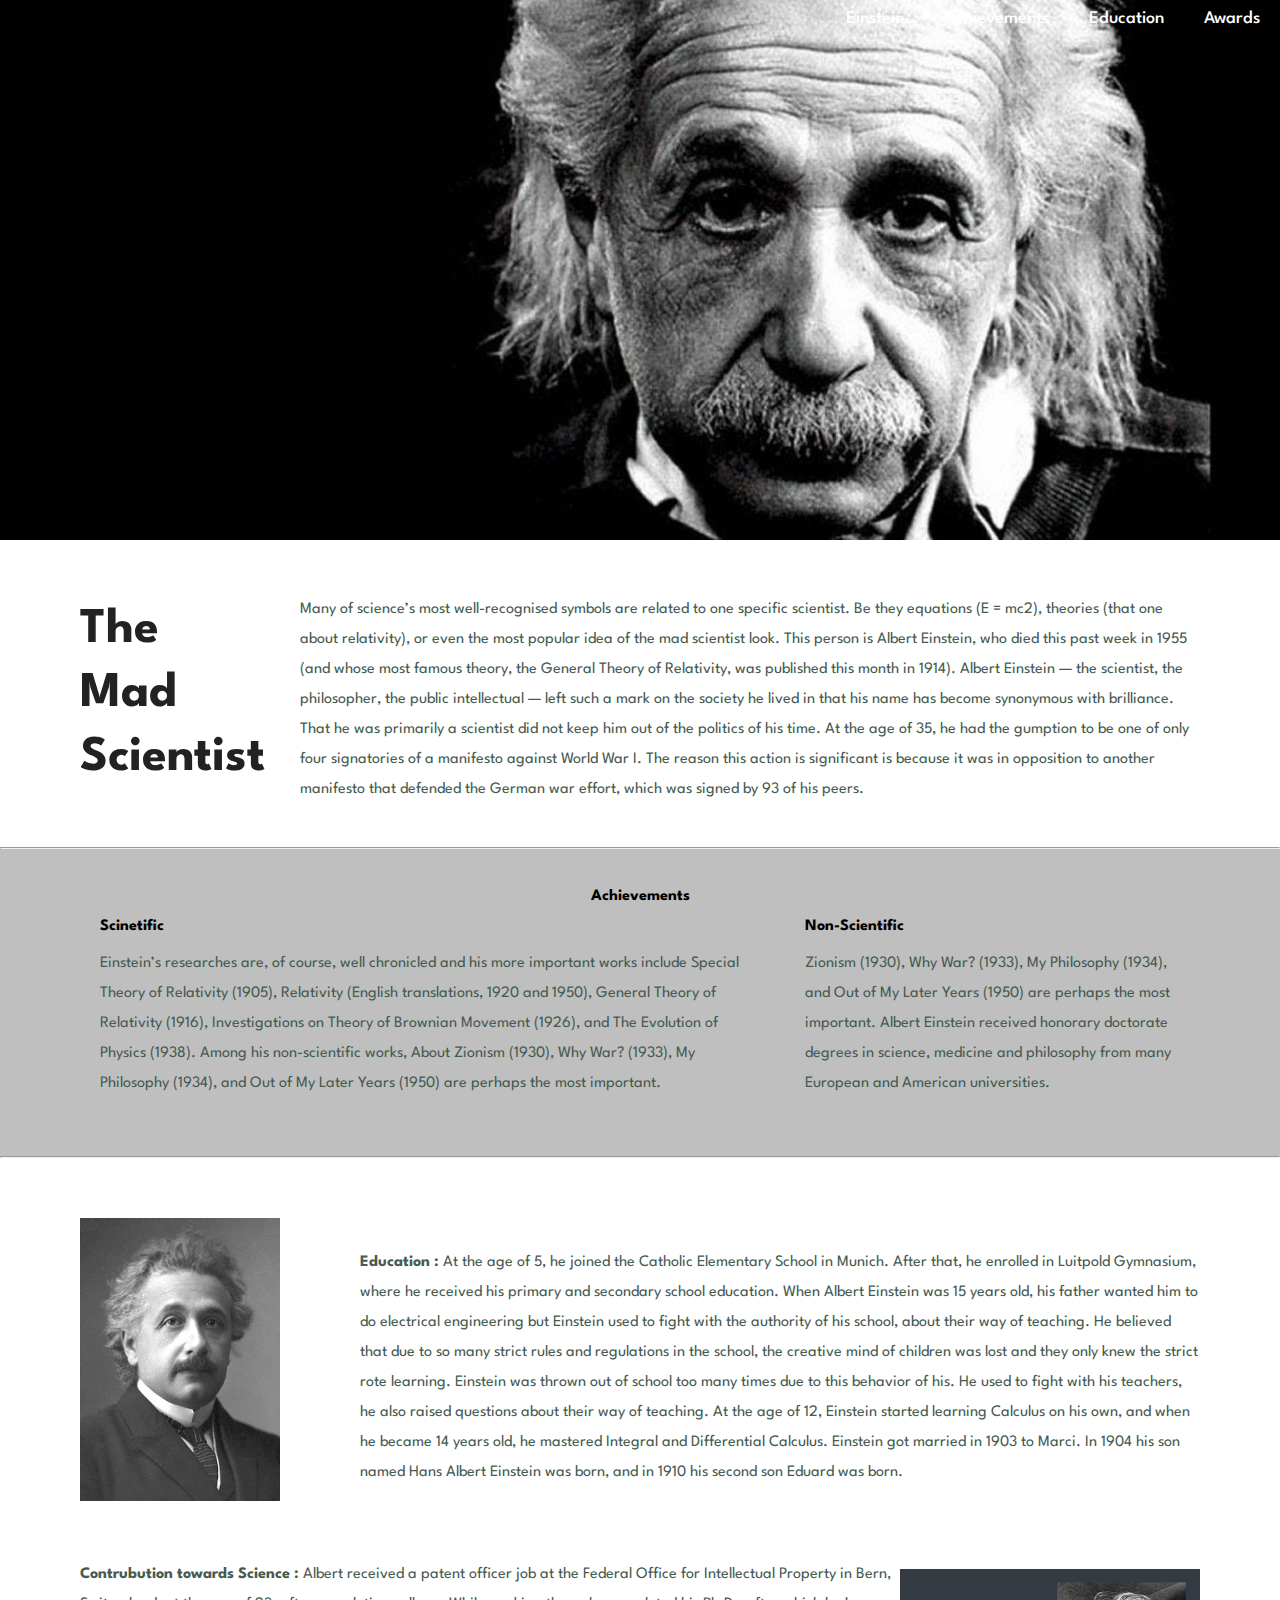
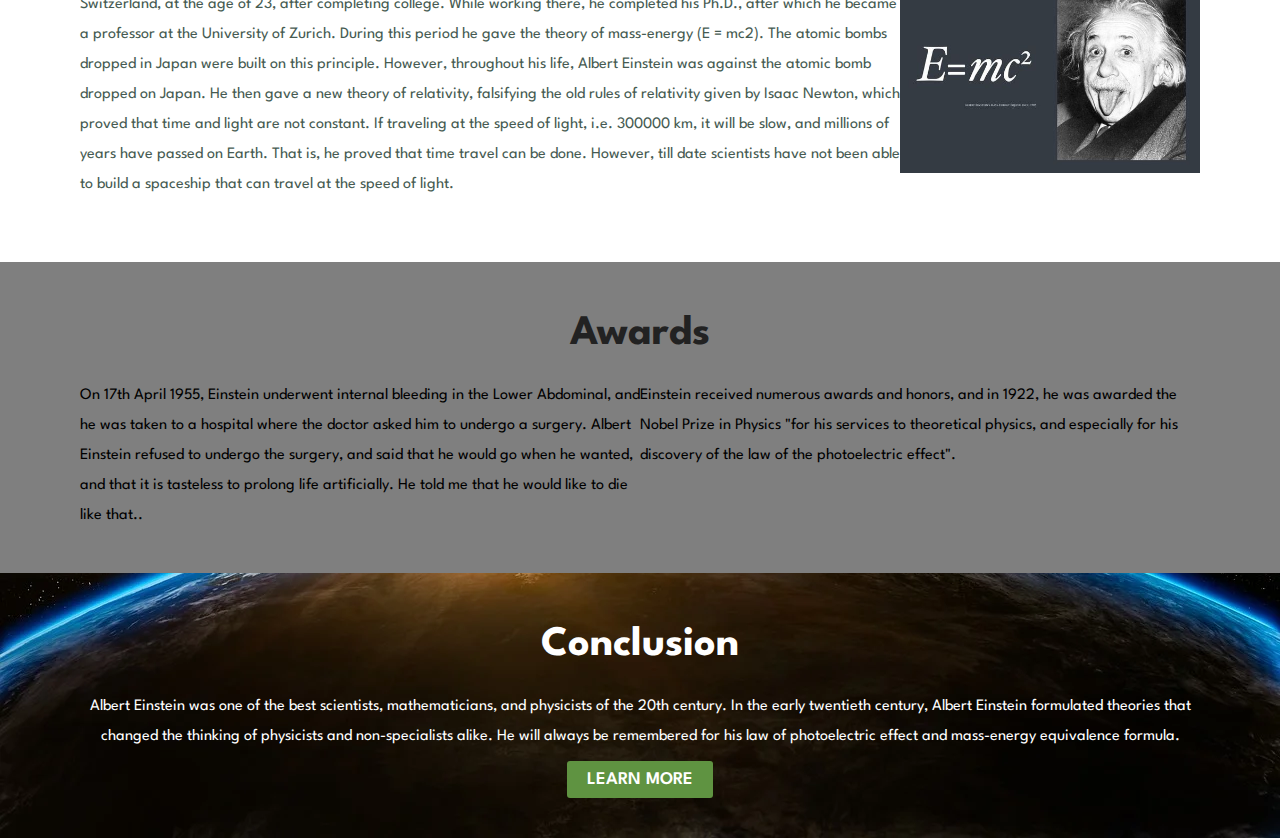
==== OIBSIP/Tribute/index.html @ 994e23e0 "calculator  and tribute page project has been uploaded." ====
<!DOCTYPE html>
<html lang="en">

<head>
    <meta charset="UTF-8">
    <meta name="viewport" content="width=device-width, initial-scale=1.0">
    <title>Albert Einstein</title>
    <link rel="stylesheet" href="style.css">
</head>

<body>
    <div class="container ">
        <div id="hero">
            <nav>
                <ul>
                    <li><a href="#">Einstein</a></li>
                    <li><a href="#sm-section">Achievements</a></li>
                    <li><a href="#second">Education</a></li>
                    <li><a href="#third">Awards</a></li>
                </ul>
             </nav>
            <!-- <h2>Everybody is genius. But if you judge a fish by its ability to climb a tree, it will live its whole life believing that it is stupid.</h2> --> -->
        </div>
        <section id="first" class="section-p1">
            <div class="" id="f1-img">
                <h1> The Mad Scientist</h1>
                <!-- <img src="img/albert-wide.jpg" alt=""> -->
            </div>
            <div id="f1-content">
                <!-- <h3>The Genius</h3> -->
                <p> Many of science’s most well-recognised symbols are related to one specific scientist. Be they equations (E = mc2), theories (that one about relativity), or even the most popular idea of the mad scientist look. This person is Albert Einstein, who died this past week in 1955 (and whose most famous theory, the General Theory of Relativity, was published this month in 1914). Albert Einstein — the scientist, the philosopher, the public intellectual — left such a mark on the society he lived in that his name has become synonymous with brilliance. That he was primarily a scientist did not keep him out of the politics of his time. At the age of 35, he had the gumption to be one of only four signatories of a manifesto against World War I. The reason this action is significant is because it was in opposition to another manifesto that defended the German war effort, which was signed by 93 of his peers.</p>
            </div>
        </section>
        <hr >
        <section id="sm-section" class="section-p1">
            <h4>Achievements</h4>
            <div class="sm-box">
                <div class="sub-box">
                    <h4>Scinetific</h4>
                    <p>Einstein’s researches are, of course, well chronicled and his more important works include Special Theory of Relativity (1905), Relativity (English translations, 1920 and 1950), General Theory of Relativity (1916), Investigations on Theory of Brownian Movement (1926), and The Evolution of Physics (1938). Among his non-scientific works, About Zionism (1930), Why War? (1933), My Philosophy (1934), and Out of My Later Years (1950) are perhaps the most important.</p>
                </div>
                <div class="sub-box">
                    <h4>Non-Scientific</h4>
                    <p> Zionism (1930), Why War? (1933), My Philosophy (1934), and Out of My Later Years (1950) are perhaps the most important. Albert Einstein received honorary doctorate degrees in science, medicine and philosophy from many European and American universities.</p>
                </div>
                <!-- <div class="sub-box">
                    <h5>heading</h5>
                    <p>Lorem ipsum dolor sit amet, consectetur adipisicing elit. Repellendus possimus amet sapiente
                        doloribus dolor earum cum incidunt molestiae eum odio.</p>
                </div> -->
            </div>
        </section>
        <hr>

        <section id="second" class="section-p1">
            <div id="s1">
                <div id="s1-img">
                    <img src="img/profie1.jpg" alt="">
                </div>
                <div id="s1-content">
                    <p><b>Education :</b>
                        At the age of 5, he joined the Catholic Elementary School in Munich. After that, he enrolled in Luitpold Gymnasium, where he received his primary and secondary school education. When Albert Einstein was 15 years old, his father wanted him to do electrical engineering but Einstein used to fight with the authority of his school, about their way of teaching. He believed that due to so many strict rules and regulations in the school, the creative mind of children was lost and they only knew the strict rote learning. Einstein was thrown out of school too many times due to this behavior of his. He used to fight with his teachers, he also raised questions about their way of teaching.
                        
                        At the age of 12, Einstein started learning Calculus on his own, and when he became 14 years old, he mastered Integral and Differential Calculus. Einstein got married in 1903 to Marci. In 1904 his son named Hans Albert Einstein was born, and in 1910 his second son Eduard was born.</p>
                </div>
            </div>
            <div id="s2">
                <div id="s2-content">
                    <p><b>Contrubution towards Science :</b> Albert received a patent officer job at the Federal Office for Intellectual Property in Bern, Switzerland, at the age of 23, after completing college. While working there, he completed his Ph.D., after which he became a professor at the University of Zurich. During this period he gave the theory of mass-energy (E = mc2). The atomic bombs dropped in Japan were built on this principle. However, throughout his life, Albert Einstein was against the atomic bomb dropped on Japan. He then gave a new theory of relativity, falsifying the old rules of relativity given by Isaac Newton, which proved that time and light are not constant. If traveling at the speed of light, i.e. 300000 km, it will be slow, and millions of years have passed on Earth. That is, he proved that time travel can be done. However, till date scientists have not been able to build a spaceship that can travel at the speed of light. </p>
                </div>
                <div id="s2-img">
                    <img src="img/profile2.jpg" alt="">
                </div>
            </div>
        </section>

        <section id="third" class="section-p1">
            <h3>Awards</h3>
            <div class="t-box">

            
            <div id="t-1">


                <p>On 17th April 1955, Einstein underwent internal bleeding in the Lower Abdominal, and he was taken to a hospital where the doctor asked him to undergo a surgery. Albert Einstein refused to undergo the surgery, and said that he would go when he wanted, and that it is tasteless to prolong life artificially. He told me that he would like to die like that..

                    
                    
                    </p>

            </div>
            <div id="t-2">
                <p>Einstein received numerous awards and honors, and in 1922, he was awarded the Nobel Prize in Physics "for his services to theoretical physics, and especially for his discovery of the law of the photoelectric effect".</p>
            </div>
        </div>
        </section>
        <footer>
            <div class="footer-box section-p1">
                <h3>Conclusion</h3>
                <p>Albert Einstein was one of the best scientists, mathematicians, and physicists of the 20th century. In the early twentieth century, Albert Einstein formulated theories that changed the thinking of physicists and non-specialists alike. He will always be remembered for his law of photoelectric effect and mass-energy equivalence formula.</p>
                <button id="l-more" ><a href="lmore.html">LEARN MORE</a></button>
            </div>
        </footer>
    </div>
</body>

</html>
---- OIBSIP/Tribute/style.css ----
@import url("https://fonts.googleapis.com/css2?family=Spartan:wght@100;200;300;400;500;600;700;800;900&display=swap");


*{
    margin: 0;
    padding: 0;
    box-sizing: border-box;
    font-family: "Spartan", sans-serif;

}
html{
    scroll-behavior: smooth;
}
body{
    width: 100%;
    height: 100%;
}

h1{
    font-size: 50px;
    line-height: 64px;
    color: #222;
}
h2{
    font-size: 42px;
    line-height: 54px;
    color: #222;
}
h3{
    font-size: 42px;
    line-height: 64px;
    color: #222;
}
h5 {
    font-weight: 500;
    font-size: 15px;
    font: bold;
    color: #222;
}
p{
    font-size:16px ;
    line-height: 30px;
    color: #465b52;
    margin: 15px 0px 2px 0px ;
}
.section-p1{
    padding: 40px 80px;
}
.section-m1{
    margin: 40px 0px;
}


.container{
    /* background-color: #d37878; */
    display: flex;
    flex-direction: column;
    width: 100%;
    /* height: 100vh; */
}

#hero{
    /* background-color: blue; */
    background-image: url("img/img-final.jpg");
    background-size: cover;
    height: 60vh;
}
#hero h2{
    color: #bfbfbf;

}
#hero ul{
    display: flex;
    justify-content: flex-end;
    color: #fff;
}
#hero ul li {
    list-style: none;
    padding: 10px 20px;
}
#hero ul li a{
    text-decoration: none;
    color: #fff;
    font-size: 18px;
    font-weight: 500;
    /* font-family: Arial, Helvetica, sans-serif; */
}
#first{
    display: flex;
    justify-content: space-between;
    align-items: center;
    /* background-color: green; */
    /* max-width: 90vw; */
    
}
#f1-img h1{
    max-width: 500px;
}
#f1-content {
    padding-left: 35px;
}

#sm-section{
    display: flex;
    flex-direction: column;
    justify-content: center;
    align-items: center;
    background-color: #bfbfbf;
}
#sm-section .sm-box{
    padding: 15px 0px;
    display: flex;
    align-items: center;
    justify-content: center;
}
.sub-box{
    /* text-align: center; */
    padding: 0px 20px;
}
#second{
    display: flex;
    flex-direction: column;
    /* background-color: #454545; */
    /* background-color: orange; */
    width: 100%;
    
}
#second #s1{
    display: flex;
    justify-content: space-between;
    align-items: center;
    /* color: #fff; */
    /* background-color: aqua; */
    padding: 20px 0px;
}
#s1-content {
    width: 75%;
}


#s1-img img{
    max-width: 200px;
}
#second #s2{
    display: flex;
    /* background-color: aqua; */
    justify-content: space-between;
    align-items: center;
    padding: 20px 0px;
}
#s2-content{
    width: 75%;
}
#s2-img img{

    max-width: 300px;
}
#third{
    display: flex;
    justify-content: space-between;
    align-items: center;
    /* text-align: center; */
    background-color: #7f7f7f;
    flex-direction: column;
    /* background-color: blue; */
}
.t-box{
    display: flex;
    /* flex-direction: column; */
}
.t-box p{
    color: #000;

}
#t-1{
    width: 50%;
}
#t-2{
    width: 50%;
}
footer{
    text-align: center;
    background-image: url("img/space.webp");
    background-size: cover;
    background-position: 100% 100%;
    color: #fff;
    /* background-color: red; */
}
.footer-box p, .footer-box h3{
    color: #fff;
}

#l-more{
    padding: 10px 20px;
    text-align: center;
    margin-top: 7px;
    
    background-color: #5f9341;
    color: #fff;
    font-weight: 600;
    border: none;
    border-radius: 3px;
    cursor: pointer;
}
#l-more a{
    font-size: 18px;
    text-decoration: none;
    color: #fff;

}
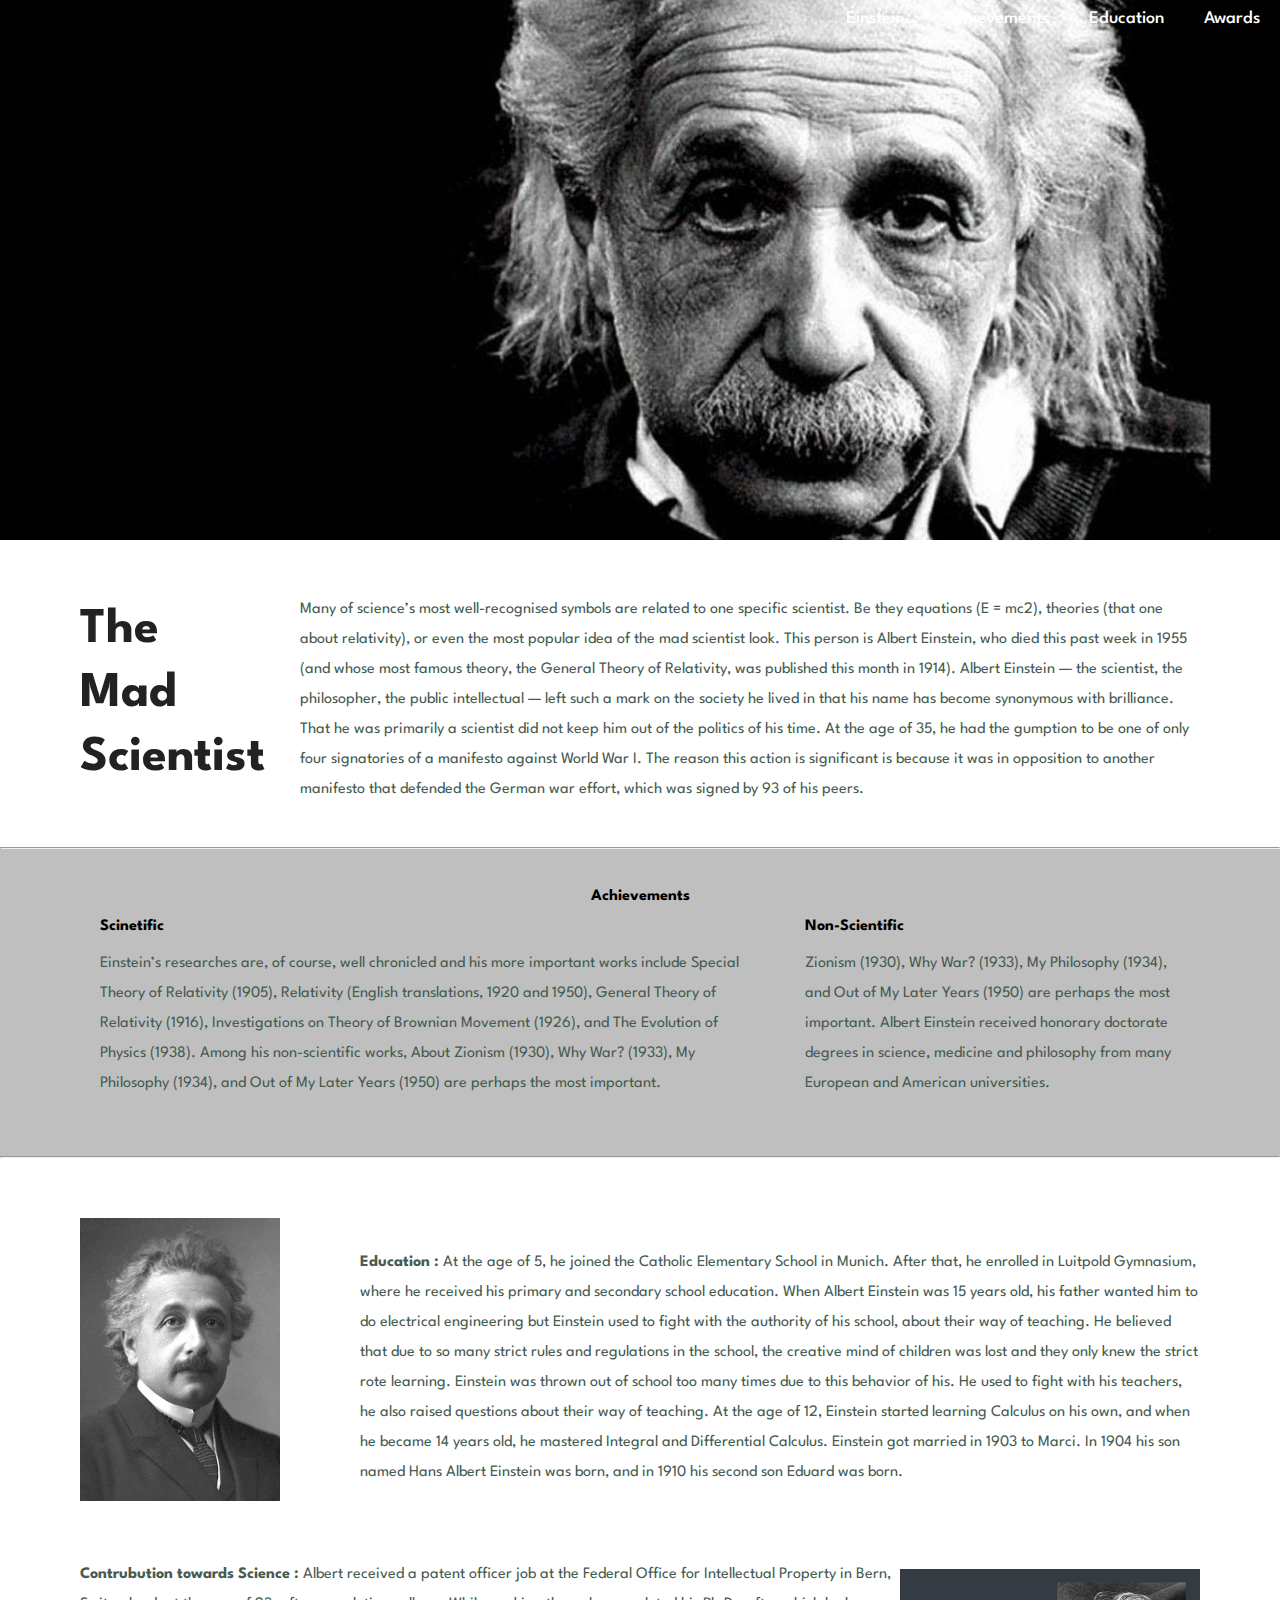
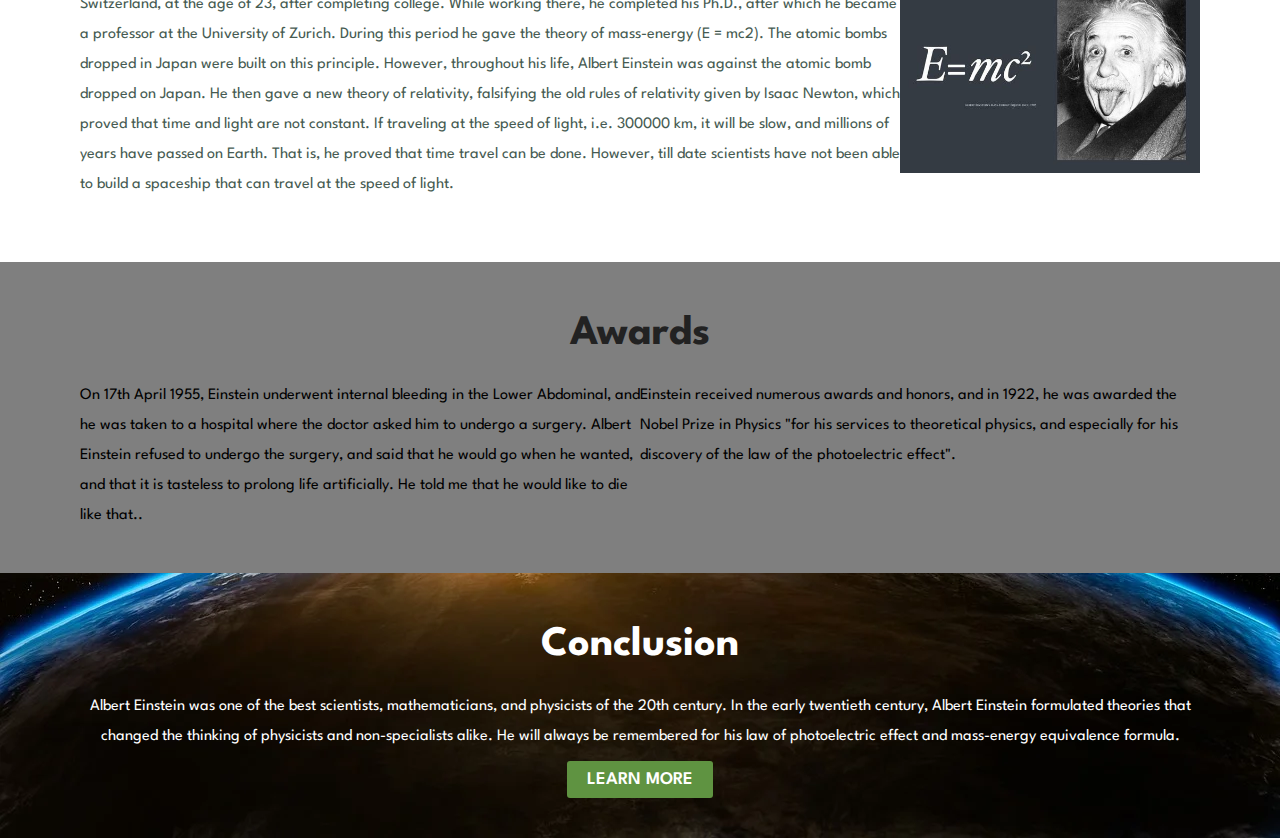
==== commit 19c53f2a: "Update index.html" ====
--- a/OIBSIP/Tribute/index.html
+++ b/OIBSIP/Tribute/index.html
@@ -19,7 +19,7 @@
                     <li><a href="#third">Awards</a></li>
                 </ul>
              </nav>
-            <!-- <h2>Everybody is genius. But if you judge a fish by its ability to climb a tree, it will live its whole life believing that it is stupid.</h2> --> -->
+           
         </div>
         <section id="first" class="section-p1">
             <div class="" id="f1-img">
@@ -43,11 +43,7 @@
                     <h4>Non-Scientific</h4>
                     <p> Zionism (1930), Why War? (1933), My Philosophy (1934), and Out of My Later Years (1950) are perhaps the most important. Albert Einstein received honorary doctorate degrees in science, medicine and philosophy from many European and American universities.</p>
                 </div>
-                <!-- <div class="sub-box">
-                    <h5>heading</h5>
-                    <p>Lorem ipsum dolor sit amet, consectetur adipisicing elit. Repellendus possimus amet sapiente
-                        doloribus dolor earum cum incidunt molestiae eum odio.</p>
-                </div> -->
+               
             </div>
         </section>
         <hr>
@@ -104,4 +100,4 @@
     </div>
 </body>
 
-</html>+</html>
